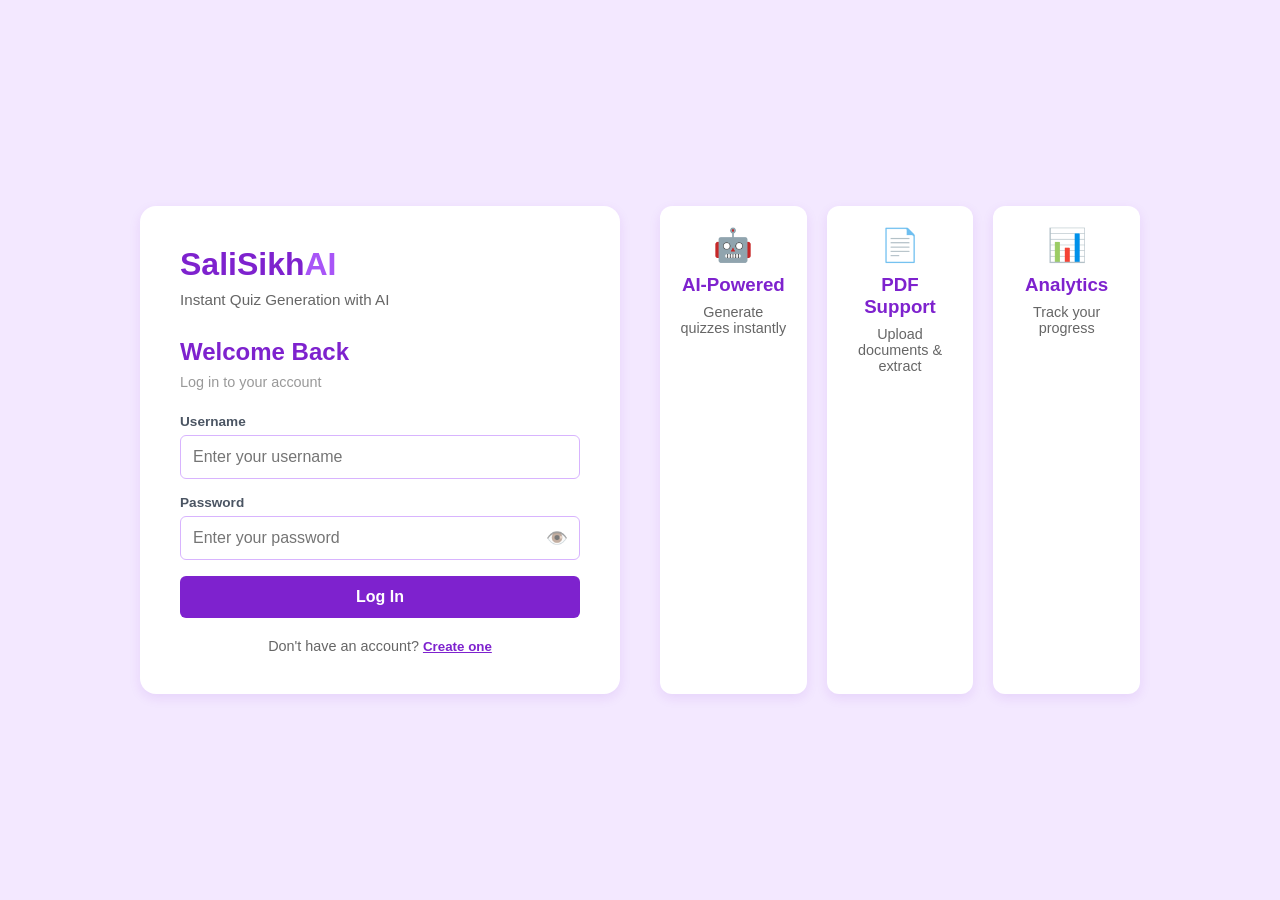
==== static/index.html @ 3bf2b901 "Initial commit" ====
<!DOCTYPE html>
<html lang="en">
<head>
    <meta charset="UTF-8">
    <meta name="viewport" content="width=device-width, initial-scale=1.0">
    <meta name="theme-color" content="#7e22ce">
    <meta name="description" content="SaliSikhay - AI-Powered Quiz Generation Platform">
    <title>SaliSikhay - Quiz Generator</title>
    <link rel="manifest" href="/manifest.json">
    <link rel="icon" type="image/png" href="data:image/svg+xml,<svg xmlns='http://www.w3.org/2000/svg' viewBox='0 0 192 192'><rect fill='%237e22ce' width='192' height='192'/><text x='96' y='140' font-size='100' font-weight='bold' text-anchor='middle' fill='white'>Q</text></svg>">
    <link rel="stylesheet" href="/static/style.css">
</head>
<body class="auth-body">
    <div class="auth-container">
        <div class="auth-card">
            <div class="logo-section">
                <h1>SaliSikh<span>AI</span></h1>
                <p class="tagline">Instant Quiz Generation with AI</p>
            </div>

            <!-- Login Form -->
            <div id="login-section" class="auth-form active">
                <h2>Welcome Back</h2>
                <p class="subtitle">Log in to your account</p>
                
                <form id="login-form">
                    <div class="input-group">
                        <label for="login-username">Username</label>
                        <input type="text" id="login-username" placeholder="Enter your username" required>
                    </div>
                    
                    <div class="input-group">
                        <label for="login-password">Password</label>
                        <div class="password-wrapper">
                            <input type="password" id="login-password" placeholder="Enter your password" required>
                            <span class="toggle-password" id="toggle-login-password">👁️</span>
                        </div>
                    </div>

                    <p id="login-error" class="error-message"></p>
                    <button type="submit" class="primary-btn">Log In</button>
                </form>

                <p class="auth-switch">Don't have an account? <button class="link-btn" onclick="switchForm('register')">Create one</button></p>
            </div>

            <!-- Register Form -->
            <div id="register-section" class="auth-form">
                <h2>Create Account</h2>
                <p class="subtitle">Join SaliSikhayAI today</p>
                
                <form id="register-form">
                    <div class="input-group">
                        <label for="reg-username">Username</label>
                        <input type="text" id="reg-username" placeholder="Choose a username" required>
                    </div>

                    <div class="input-group">
                        <label for="reg-email">Email</label>
                        <input type="email" id="reg-email" placeholder="Enter your email" required>
                    </div>
                    
                    <div class="input-group">
                        <label for="reg-password">Password</label>
                        <div class="password-wrapper">
                            <input type="password" id="reg-password" placeholder="Min. 8 characters" required>
                            <span class="toggle-password" id="toggle-reg-password">👁️</span>
                        </div>
                    </div>

                    <p id="reg-error" class="error-message"></p>
                    <button type="submit" class="primary-btn">Sign Up</button>
                </form>

                <p class="auth-switch">Already have an account? <button class="link-btn" onclick="switchForm('login')">Log in</button></p>
            </div>
        </div>

        <div class="features-section">
            <div class="feature">
                <span class="feature-icon">🤖</span>
                <h3>AI-Powered</h3>
                <p>Generate quizzes instantly</p>
            </div>
            <div class="feature">
                <span class="feature-icon">📄</span>
                <h3>PDF Support</h3>
                <p>Upload documents &amp; extract</p>
            </div>
            <div class="feature">
                <span class="feature-icon">📊</span>
                <h3>Analytics</h3>
                <p>Track your progress</p>
            </div>
        </div>
    </div>

    <script src="/static/app.js"></script>
</body>
</html>
---- static/style.css ----
/* Base Reset and Font */
* {
    margin: 0;
    padding: 0;
    box-sizing: border-box;
    font-family: 'Segoe UI', Tahoma, Geneva, Verdana, sans-serif;
}

/* CSS Variables */
:root {
    --primary: #7e22ce;
    --primary-dark: #6b21a8;
    --primary-light: #a855f7;
    --secondary: #e9d5ff;
    --danger: #dc2626;
    --success: #10b981;
    --warning: #f59e0b;
    --gray-100: #f3f4f6;
    --gray-200: #e5e7eb;
    --gray-400: #9ca3af;
    --gray-600: #4b5563;
    --shadow: 0 4px 12px rgba(126, 34, 206, 0.1);
}

body {
    background-color: #f3e8ff;
    min-height: 100vh;
    color: #333;
}

/* Auth Pages */
.auth-body {
    display: flex;
    justify-content: center;
    align-items: center;
    padding: 20px;
}

.auth-container {
    display: grid;
    grid-template-columns: 1fr 1fr;
    gap: 40px;
    max-width: 1000px;
    width: 100%;
}

@media (max-width: 768px) {
    .auth-container {
        grid-template-columns: 1fr;
        gap: 20px;
    }
}

.auth-card {
    background: white;
    padding: 40px;
    border-radius: 16px;
    box-shadow: var(--shadow);
}

.logo-section {
    margin-bottom: 30px;
}

.logo-section h1 {
    font-size: 2rem;
    color: var(--primary);
    margin-bottom: 8px;
}

.logo-section span {
    color: var(--primary-light);
}

.tagline {
    color: #666;
    font-size: 0.95rem;
}

.auth-form {
    display: none;
}

.auth-form.active {
    display: block;
    animation: fadeIn 0.3s ease;
}

@keyframes fadeIn {
    from {
        opacity: 0;
        transform: translateY(10px);
    }
    to {
        opacity: 1;
        transform: translateY(0);
    }
}

.auth-form h2 {
    color: var(--primary);
    margin-bottom: 8px;
}

.subtitle {
    color: #999;
    font-size: 0.9rem;
    margin-bottom: 24px;
}

.input-group {
    margin-bottom: 16px;
    display: flex;
    flex-direction: column;
}

.input-group label {
    font-size: 0.85rem;
    font-weight: 600;
    margin-bottom: 6px;
    color: var(--gray-600);
}

.input-group input,
.input-group textarea,
.input-group select {
    padding: 12px;
    border: 1px solid #d8b4fe;
    border-radius: 6px;
    font-size: 1rem;
    outline: none;
    transition: border-color 0.3s ease;
}

.input-group input:focus,
.input-group textarea:focus,
.input-group select:focus {
    border-color: var(--primary);
    box-shadow: 0 0 0 3px rgba(126, 34, 206, 0.1);
}

.input-group textarea {
    resize: none;
    height: 90px;
    font-family: inherit;
}

.password-wrapper {
    position: relative;
    display: flex;
    align-items: center;
}

.password-wrapper input {
    width: 100%;
    padding-right: 40px;
}

.toggle-password {
    position: absolute;
    right: 12px;
    cursor: pointer;
    user-select: none;
    opacity: 0.6;
    background: none;
    border: none;
    font-size: 1.1rem;
}

.toggle-password:hover {
    opacity: 1;
}

/* Buttons */
.primary-btn,
.secondary-btn {
    padding: 12px 24px;
    border: none;
    border-radius: 6px;
    font-size: 1rem;
    font-weight: 600;
    cursor: pointer;
    transition: all 0.2s ease;
    width: 100%;
}

.primary-btn {
    background-color: var(--primary);
    color: white;
}

.primary-btn:hover {
    background-color: var(--primary-dark);
    transform: translateY(-2px);
    box-shadow: 0 8px 16px rgba(126, 34, 206, 0.3);
}

.primary-btn:disabled {
    opacity: 0.6;
    cursor: not-allowed;
}

.secondary-btn {
    background-color: var(--secondary);
    color: var(--primary);
    border: 1px solid #d8b4fe;
}

.secondary-btn:hover {
    background-color: #f3e8ff;
}

.link-btn {
    background: none;
    border: none;
    color: var(--primary);
    cursor: pointer;
    font-weight: 600;
    text-decoration: underline;
}

.link-btn:hover {
    color: var(--primary-dark);
}

/* Auth Switch */
.auth-switch {
    text-align: center;
    margin-top: 20px;
    font-size: 0.9rem;
    color: #666;
}

/* Error Messages */
.error-message {
    color: var(--danger);
    font-size: 0.85rem;
    text-align: center;
    margin-bottom: 10px;
}

/* Features Section */
.features-section {
    display: grid;
    grid-template-columns: repeat(3, 1fr);
    gap: 20px;
}

@media (max-width: 768px) {
    .features-section {
        grid-template-columns: 1fr;
    }
}

.feature {
    background: white;
    padding: 20px;
    border-radius: 12px;
    text-align: center;
    box-shadow: var(--shadow);
}

.feature-icon {
    font-size: 2rem;
    display: block;
    margin-bottom: 10px;
}

.feature h3 {
    color: var(--primary);
    margin-bottom: 8px;
}

.feature p {
    color: #666;
    font-size: 0.9rem;
}

/* Dashboard */
.dashboard-body {
    background-color: #f8f5fe;
}

.navbar {
    background-color: white;
    border-bottom: 1px solid var(--secondary);
    padding: 15px 0;
    position: sticky;
    top: 0;
    z-index: 100;
    box-shadow: 0 2px 4px rgba(0, 0, 0, 0.05);
}

.nav-container {
    max-width: 1200px;
    margin: 0 auto;
    padding: 0 20px;
    display: flex;
    justify-content: space-between;
    align-items: center;
}

.logo {
    font-size: 1.5rem;
    color: var(--primary);
    margin: 0;
}

.logo span {
    color: var(--primary-light);
}

.user-profile {
    display: flex;
    align-items: center;
    gap: 15px;
}

.logout-link {
    background: transparent;
    border: 1px solid var(--primary);
    color: var(--primary);
    padding: 6px 14px;
    border-radius: 6px;
    cursor: pointer;
    font-weight: 600;
    transition: all 0.2s;
}

.logout-link:hover {
    background-color: #f3e8ff;
}

.dashboard-container {
    max-width: 1200px;
    margin: 40px auto;
    padding: 0 20px;
}

.section-desc {
    color: #999;
    margin-bottom: 24px;
}

.section-divider {
    border: 0;
    height: 1px;
    background-color: var(--secondary);
    margin: 40px 0;
}

/* Generator Section */
.generator-grid {
    display: grid;
    grid-template-columns: 1fr 1fr;
    gap: 24px;
}

@media (max-width: 768px) {
    .generator-grid {
        grid-template-columns: 1fr;
    }
}

.gen-card {
    background: white;
    border: 1px solid var(--secondary);
    border-radius: 12px;
    padding: 24px;
    box-shadow: var(--shadow);
}

.gen-card h3 {
    color: var(--primary);
    margin-bottom: 15px;
    font-size: 1.15rem;
}

.form-select {
    width: 100%;
    padding: 10px;
    border: 1px solid #d8b4fe;
    border-radius: 6px;
    background-color: white;
    cursor: pointer;
}

/* Upload Box */
.upload-box {
    display: flex;
    flex-direction: column;
    align-items: center;
    justify-content: center;
    text-align: center;
    border: 2px dashed #c084fc;
    background-color: #faf5ff;
    cursor: pointer;
    transition: background-color 0.3s ease;
    min-height: 250px;
    pointer-events: auto;
    user-select: none;
}

.upload-box:hover {
    background-color: #f3e8ff;
}

.upload-icon {
    font-size: 2.5rem;
    margin-bottom: 10px;
    pointer-events: none;
}

.upload-box p {
    font-size: 0.9rem;
    color: #999;
    margin-bottom: 15px;
    max-width: 250px;
    pointer-events: none;
}

.file-dummy-btn {
    background: white;
    border: 1px solid #d8b4fe;
    padding: 8px 16px;
    border-radius: 6px;
    font-weight: 600;
    font-size: 0.85rem;
    color: var(--primary);
    cursor: pointer;
    pointer-events: auto;
    transition: all 0.2s ease;
}

.file-dummy-btn:hover {
    background-color: #f3e8ff;
    border-color: var(--primary);
}

/* Upload Progress */
.upload-progress {
    margin-top: 20px;
    padding: 16px;
    background: white;
    border-radius: 12px;
    box-shadow: var(--shadow);
}

.upload-progress.hidden {
    display: none;
}

.progress-bar {
    width: 100%;
    height: 8px;
    background-color: #e9d5ff;
    border-radius: 4px;
    overflow: hidden;
    margin-bottom: 10px;
}

.progress-fill {
    height: 100%;
    background: linear-gradient(90deg, var(--primary), var(--primary-light));
    width: 0%;
    transition: width 0.3s ease;
}

.progress-text {
    font-size: 0.9rem;
    color: #666;
}

/* Stats Section */
.stats-section {
    display: grid;
    grid-template-columns: repeat(3, 1fr);
    gap: 20px;
}

@media (max-width: 768px) {
    .stats-section {
        grid-template-columns: 1fr;
    }
}

.stat-card {
    background: white;
    padding: 20px;
    border-radius: 12px;
    text-align: center;
    box-shadow: var(--shadow);
}

.stat-value {
    font-size: 2rem;
    font-weight: 700;
    color: var(--primary);
    margin-bottom: 8px;
}

.stat-label {
    font-size: 0.9rem;
    color: #999;
}

/* Section Header */
.section-header {
    display: flex;
    justify-content: space-between;
    align-items: center;
    margin-bottom: 20px;
    flex-wrap: wrap;
    gap: 10px;
}

.filter-group {
    display: flex;
    gap: 10px;
}

/* Decks Grid */
.decks-grid {
    display: grid;
    grid-template-columns: repeat(auto-fill, minmax(300px, 1fr));
    gap: 20px;
}

@media (max-width: 768px) {
    .decks-grid {
        grid-template-columns: 1fr;
    }
}

/* Quiz Card */
.quiz-card {
    background-color: white;
    border: 1px solid var(--secondary);
    border-radius: 12px;
    padding: 20px;
    box-shadow: var(--shadow);
    display: flex;
    flex-direction: column;
    justify-content: space-between;
    min-height: 180px;
    transition: transform 0.2s, box-shadow 0.2s;
}

.quiz-card:hover {
    transform: translateY(-4px);
    box-shadow: 0 8px 20px rgba(126, 34, 206, 0.15);
}

.quiz-badge {
    display: inline-block;
    background-color: var(--secondary);
    color: var(--primary);
    padding: 4px 10px;
    border-radius: 4px;
    font-size: 0.75rem;
    font-weight: 600;
    margin-bottom: 10px;
    width: fit-content;
}

.quiz-info h4 {
    color: #3b0764;
    font-size: 1.1rem;
    margin: 10px 0;
    line-height: 1.4;
}

.quiz-meta {
    font-size: 0.85rem;
    color: var(--primary);
    font-weight: 600;
}

.quiz-date {
    font-size: 0.8rem;
    color: #999;
    margin-top: 8px;
}

.quiz-actions {
    display: flex;
    justify-content: space-between;
    align-items: center;
    margin-top: 15px;
    padding-top: 15px;
    border-top: 1px solid var(--secondary);
    gap: 10px;
}

.study-btn {
    flex: 1;
    background-color: #faf5ff;
    border: 1px solid #d8b4fe;
    color: var(--primary);
    padding: 8px 16px;
    border-radius: 6px;
    cursor: pointer;
    font-weight: 600;
    font-size: 0.85rem;
    transition: all 0.2s;
}

.study-btn:hover {
    background-color: var(--primary);
    color: white;
}

.delete-btn {
    background: transparent;
    border: none;
    color: #9ca3af;
    cursor: pointer;
    font-size: 1.1rem;
    padding: 5px;
    transition: color 0.2s;
}

.delete-btn:hover {
    color: var(--danger);
}

/* Empty State */
.empty-state {
    grid-column: 1 / -1;
    text-align: center;
    background: white;
    border: 1px dashed #d8b4fe;
    border-radius: 12px;
    padding: 40px;
    color: #999;
}

/* Loading Spinner */
.loading-spinner {
    grid-column: 1 / -1;
    text-align: center;
    padding: 40px;
    color: var(--primary);
}

/* Modal */
.modal {
    position: fixed;
    top: 0;
    left: 0;
    width: 100%;
    height: 100%;
    background: rgba(0, 0, 0, 0.5);
    display: flex;
    align-items: center;
    justify-content: center;
    z-index: 1000;
}

.modal.hidden {
    display: none;
}

.modal-content {
    background: white;
    padding: 30px;
    border-radius: 12px;
    max-width: 400px;
    width: 90%;
    position: relative;
    animation: slideUp 0.3s ease;
}

@keyframes slideUp {
    from {
        transform: translateY(50px);
        opacity: 0;
    }
    to {
        transform: translateY(0);
        opacity: 1;
    }
}

.modal-close {
    position: absolute;
    top: 10px;
    right: 10px;
    background: none;
    border: none;
    font-size: 1.5rem;
    cursor: pointer;
    color: #999;
}

.modal-content h3 {
    color: var(--primary);
    margin-bottom: 10px;
}

.modal-content p {
    color: #666;
    margin-bottom: 20px;
}

.modal-buttons {
    display: flex;
    gap: 10px;
}

.modal-buttons button {
    flex: 1;
}

/* Quiz Page */
.quiz-body {
    background-color: #f8f5fe;
}

.quiz-navbar {
    background-color: white;
    border-bottom: 1px solid var(--secondary);
    padding: 15px 0;
    position: sticky;
    top: 0;
    z-index: 100;
}

.quiz-nav-container {
    max-width: 1200px;
    margin: 0 auto;
    padding: 0 20px;
    display: flex;
    justify-content: space-between;
    align-items: center;
}

.back-btn {
    background: transparent;
    border: none;
    color: var(--primary);
    cursor: pointer;
    font-weight: 600;
    padding: 6px 12px;
}

.back-btn:hover {
    background-color: var(--secondary);
    border-radius: 6px;
}

.quiz-timer {
    font-size: 1.1rem;
    color: var(--primary);
    font-weight: 600;
}

.quiz-container {
    display: grid;
    grid-template-columns: 1fr 250px;
    gap: 20px;
    max-width: 1200px;
    margin: 20px auto;
    padding: 0 20px;
}

@media (max-width: 768px) {
    .quiz-container {
        grid-template-columns: 1fr;
    }
}

.quiz-content {
    background: white;
    padding: 30px;
    border-radius: 12px;
    box-shadow: var(--shadow);
}

.progress-section {
    margin-bottom: 30px;
}

.progress-bar {
    width: 100%;
    height: 8px;
    background-color: #e9d5ff;
    border-radius: 4px;
    overflow: hidden;
    margin-bottom: 10px;
}

.progress-fill {
    height: 100%;
    background: linear-gradient(90deg, var(--primary), var(--primary-light));
    width: 0%;
    transition: width 0.3s ease;
}

.progress-text {
    font-size: 0.9rem;
    color: #999;
}

.question-section {
    margin: 40px 0;
}

.question-badge {
    display: inline-block;
    background-color: var(--secondary);
    color: var(--primary);
    padding: 6px 12px;
    border-radius: 6px;
    font-size: 0.8rem;
    font-weight: 600;
    margin-bottom: 15px;
}

#question-text {
    color: #333;
    margin-bottom: 25px;
    line-height: 1.6;
    font-size: 1.1rem;
}

/* Options */
.options-container {
    display: flex;
    flex-direction: column;
    gap: 12px;
    margin-bottom: 30px;
}

.option-label {
    display: flex;
    align-items: center;
    padding: 15px;
    border: 2px solid #e9d5ff;
    border-radius: 8px;
    cursor: pointer;
    transition: all 0.2s;
    background-color: white;
}

.option-label:hover {
    border-color: var(--primary-light);
    background-color: #faf5ff;
}

.option-label.selected {
    border-color: var(--primary);
    background-color: var(--secondary);
}

.option-label input[type="radio"] {
    margin-right: 12px;
    cursor: pointer;
    width: 18px;
    height: 18px;
}

.answer-feedback {
    padding: 15px;
    border-radius: 8px;
    margin: 20px 0;
    display: none;
}

.answer-feedback.hidden {
    display: none;
}

.answer-feedback.show {
    display: block;
}

/* Quiz Controls */
.quiz-controls {
    display: flex;
    gap: 10px;
    margin-top: 30px;
}

.quiz-controls button {
    flex: 1;
}

/* Question Navigator */
.question-navigator {
    background: white;
    padding: 20px;
    border-radius: 12px;
    box-shadow: var(--shadow);
    height: fit-content;
    position: sticky;
    top: 80px;
}

.question-navigator h4 {
    color: var(--primary);
    margin-bottom: 15px;
}

.navigator-grid {
    display: grid;
    grid-template-columns: repeat(4, 1fr);
    gap: 8px;
}

@media (max-width: 768px) {
    .navigator-grid {
        grid-template-columns: repeat(5, 1fr);
    }
}

.nav-btn {
    aspect-ratio: 1;
    border: 2px solid #e9d5ff;
    border-radius: 6px;
    background: white;
    color: var(--primary);
    cursor: pointer;
    font-weight: 600;
    transition: all 0.2s;
}

.nav-btn:hover {
    border-color: var(--primary);
}

.nav-btn.current {
    background-color: var(--primary);
    color: white;
    border-color: var(--primary);
}

.nav-btn.answered {
    background-color: var(--secondary);
    border-color: var(--primary);
}

/* Results Page */
.results-body {
    background-color: #f8f5fe;
}

.results-container {
    max-width: 800px;
    margin: 30px auto;
    padding: 0 20px;
}

.results-card {
    background: white;
    padding: 40px;
    border-radius: 16px;
    box-shadow: var(--shadow);
}

.score-display {
    text-align: center;
    margin-bottom: 40px;
}

.score-circle {
    width: 200px;
    height: 200px;
    margin: 0 auto 20px;
    border-radius: 50%;
    display: flex;
    align-items: center;
    justify-content: center;
    background: linear-gradient(135deg, var(--primary), var(--primary-light));
    box-shadow: 0 8px 20px rgba(126, 34, 206, 0.3);
}

.score-inner {
    text-align: center;
    color: white;
}

.score-number {
    font-size: 3.5rem;
    font-weight: bold;
    display: block;
}

.score-percent {
    font-size: 1.5rem;
    font-weight: 600;
}

#result-message {
    color: var(--primary);
    margin-bottom: 8px;
}

#result-subtitle {
    color: #999;
}

/* Results Stats */
.results-stats {
    display: grid;
    grid-template-columns: repeat(3, 1fr);
    gap: 20px;
    margin: 30px 0;
    padding: 20px 0;
    border-top: 1px solid var(--secondary);
    border-bottom: 1px solid var(--secondary);
}

@media (max-width: 768px) {
    .results-stats {
        grid-template-columns: 1fr;
    }
}

.stat-item {
    text-align: center;
}

.stat-label {
    font-size: 0.9rem;
    color: #999;
    display: block;
    margin-bottom: 8px;
}

.stat-value {
    font-size: 1.5rem;
    font-weight: 700;
    color: var(--primary);
}

/* Detailed Results */
.detailed-results {
    margin-top: 30px;
}

.detailed-results h3 {
    color: var(--primary);
    margin-bottom: 20px;
}

.results-list {
    display: flex;
    flex-direction: column;
    gap: 12px;
}

.result-item {
    padding: 15px;
    border: 2px solid #e9d5ff;
    border-radius: 8px;
    background-color: #faf5ff;
}

.result-item.correct {
    border-color: #10b981;
    background-color: #f0fdf4;
}

.result-item.incorrect {
    border-color: var(--danger);
    background-color: #fef2f2;
}

.result-question {
    display: flex;
    gap: 12px;
}

.result-icon {
    font-size: 1.3rem;
    font-weight: bold;
    min-width: 30px;
    text-align: center;
}

.result-item.correct .result-icon {
    color: #10b981;
}

.result-item.incorrect .result-icon {
    color: var(--danger);
}

.result-content {
    flex: 1;
}

.result-text {
    font-weight: 600;
    color: var(--primary);
    margin-bottom: 8px;
}

.result-answer {
    font-size: 0.9rem;
    color: #666;
}

.result-correct {
    font-size: 0.9rem;
    color: #10b981;
    margin-top: 8px;
    font-weight: 500;
}

/* Results Actions */
.results-actions {
    display: flex;
    gap: 10px;
    margin-top: 30px;
}

.results-actions button {
    flex: 1;
}

/* Notifications */
.notification {
    position: fixed;
    bottom: 20px;
    right: 20px;
    padding: 16px 24px;
    border-radius: 8px;
    color: white;
    font-weight: 600;
    z-index: 2000;
    animation: slideInRight 0.3s ease;
}

@keyframes slideInRight {
    from {
        transform: translateX(400px);
        opacity: 0;
    }
    to {
        transform: translateX(0);
        opacity: 1;
    }
}

.notification-success {
    background: var(--success);
}

.notification-error {
    background: var(--danger);
}

/* Utility Classes */
.hidden {
    display: none !important;
}

.link {
    color: var(--primary);
    text-decoration: none;
    cursor: pointer;
}

.link:hover {
    text-decoration: underline;
}

/* Mobile Optimizations */
@media (max-width: 480px) {
    .auth-card {
        padding: 20px;
    }

    .results-card {
        padding: 20px;
    }

    .quiz-content {
        padding: 15px;
    }

    .score-circle {
        width: 150px;
        height: 150px;
    }

    .score-number {
        font-size: 2.5rem;
    }

    .score-percent {
        font-size: 1.1rem;
    }
}

/* PWA Install Prompt */
.pwa-install-prompt {
    position: fixed;
    bottom: 20px;
    left: 20px;
    background: white;
    padding: 16px;
    border-radius: 12px;
    box-shadow: 0 8px 24px rgba(0, 0, 0, 0.15);
    max-width: 300px;
    z-index: 1000;
}

.pwa-install-prompt p {
    margin-bottom: 12px;
    color: #333;
}

.pwa-install-prompt button {
    width: 100%;
    padding: 10px;
    margin-bottom: 8px;
    cursor: pointer;
}


/* ===== VOICE CONTROL STYLES ===== */

#voice-control-container {
    position: fixed;
    bottom: 30px;
    right: 30px;
    z-index: 999;
    font-family: 'Segoe UI', Tahoma, Geneva, Verdana, sans-serif;
}

.voice-control-panel {
    display: flex;
    align-items: center;
    gap: 12px;
    background: white;
    padding: 12px;
    border-radius: 50px;
    box-shadow: 0 4px 20px rgba(126, 34, 206, 0.2);
    animation: slideIn 0.3s ease;
}

@keyframes slideIn {
    from {
        opacity: 0;
        transform: translateY(20px) translateX(20px);
    }
    to {
        opacity: 1;
        transform: translateY(0) translateX(0);
    }
}

.voice-mic-btn {
    background: linear-gradient(135deg, #7e22ce 0%, #a855f7 100%);
    border: none;
    border-radius: 50%;
    width: 50px;
    height: 50px;
    padding: 0;
    cursor: pointer;
    display: flex;
    align-items: center;
    justify-content: center;
    font-size: 24px;
    transition: all 0.3s ease;
    box-shadow: 0 2px 8px rgba(126, 34, 206, 0.3);
}

.voice-mic-btn:hover {
    transform: scale(1.1);
    box-shadow: 0 4px 12px rgba(126, 34, 206, 0.4);
}

.voice-mic-btn:active {
    transform: scale(0.95);
}

.voice-icon {
    display: block;
    animation: pulse 0.5s ease-in-out;
}

@keyframes pulse {
    0%, 100% { transform: scale(1); }
    50% { transform: scale(1.1); }
}

.voice-info {
    display: flex;
    flex-direction: column;
    gap: 4px;
    max-width: 250px;
}

.voice-status-badge {
    display: flex;
    align-items: center;
    gap: 6px;
    font-size: 13px;
    font-weight: 600;
    padding: 4px 8px;
    border-radius: 20px;
    white-space: nowrap;
}

.voice-status-badge.idle {
    color: #7e22ce;
    background: #f3e8ff;
}

.voice-status-badge.listening {
    color: #1976d2;
    background: #e3f2fd;
    animation: blink 1s infinite;
}

.voice-status-badge.creating {
    color: #f57c00;
    background: #fff3e0;
    animation: spin 1s linear infinite;
}

.voice-status-badge.success {
    color: #10b981;
    background: #ecfdf5;
    animation: slideIn 0.5s ease;
}

.voice-status-badge.error {
    color: #dc2626;
    background: #fee2e2;
}

@keyframes blink {
    0%, 49%, 100% { opacity: 1; }
    50%, 99% { opacity: 0.5; }
}

@keyframes spin {
    from { transform: rotate(0deg); }
    to { transform: rotate(360deg); }
}

.voice-transcript {
    font-size: 12px;
    color: #666;
    max-height: 60px;
    overflow-y: auto;
    min-height: 18px;
    padding: 2px 4px;
}

/* Mobile responsiveness */
@media (max-width: 768px) {
    #voice-control-container {
        bottom: 20px;
        right: 20px;
    }
    
    .voice-control-panel {
        gap: 8px;
        padding: 10px;
    }
    
    .voice-mic-btn {
        width: 44px;
        height: 44px;
        font-size: 20px;
    }
    
    .voice-info {
        display: none;
    }
    
    .voice-control-panel:hover .voice-info {
        display: flex;
        position: absolute;
        bottom: 60px;
        right: 0;
        background: white;
        padding: 8px 12px;
        border-radius: 8px;
        box-shadow: 0 2px 8px rgba(0, 0, 0, 0.1);
    }
}
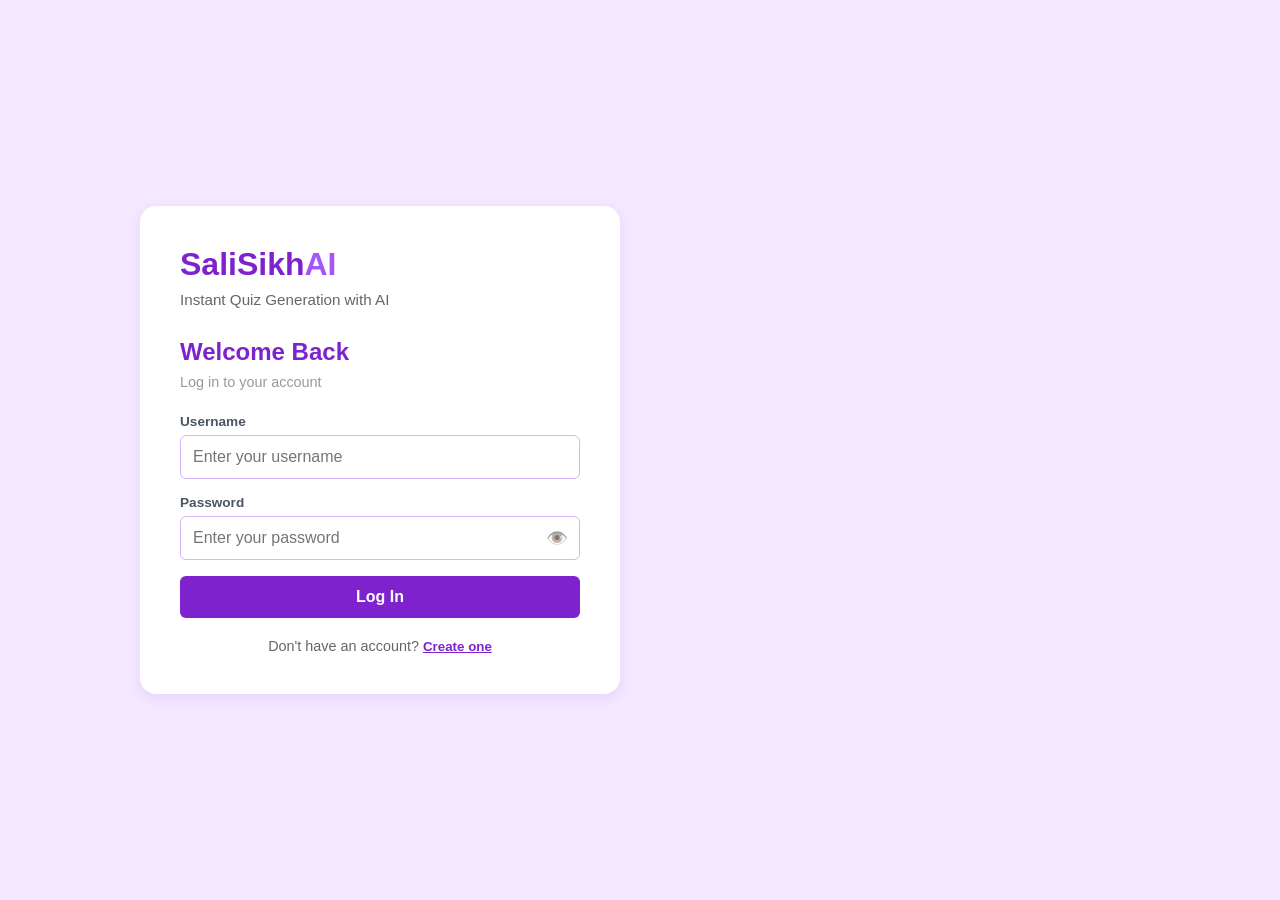
==== commit c2be7192: "Removed the pillars" ====
--- a/static/index.html
+++ b/static/index.html
@@ -5,7 +5,7 @@
     <meta name="viewport" content="width=device-width, initial-scale=1.0">
     <meta name="theme-color" content="#7e22ce">
     <meta name="description" content="SaliSikhay - AI-Powered Quiz Generation Platform">
-    <title>SaliSikhay - Quiz Generator</title>
+    <title>SaliSikhAI - Quiz Generator</title>
     <link rel="manifest" href="/manifest.json">
     <link rel="icon" type="image/png" href="data:image/svg+xml,<svg xmlns='http://www.w3.org/2000/svg' viewBox='0 0 192 192'><rect fill='%237e22ce' width='192' height='192'/><text x='96' y='140' font-size='100' font-weight='bold' text-anchor='middle' fill='white'>Q</text></svg>">
     <link rel="stylesheet" href="/static/style.css">
@@ -76,23 +76,6 @@
             </div>
         </div>
 
-        <div class="features-section">
-            <div class="feature">
-                <span class="feature-icon">🤖</span>
-                <h3>AI-Powered</h3>
-                <p>Generate quizzes instantly</p>
-            </div>
-            <div class="feature">
-                <span class="feature-icon">📄</span>
-                <h3>PDF Support</h3>
-                <p>Upload documents &amp; extract</p>
-            </div>
-            <div class="feature">
-                <span class="feature-icon">📊</span>
-                <h3>Analytics</h3>
-                <p>Track your progress</p>
-            </div>
-        </div>
     </div>
 
     <script src="/static/app.js"></script>
--- a/static/style.css
+++ b/static/style.css
@@ -316,6 +316,30 @@
     gap: 15px;
 }
 
+.voice-btn {
+    background: linear-gradient(135deg, #7e22ce 0%, #a855f7 100%);
+    color: white;
+    border: none;
+    padding: 8px 16px;
+    border-radius: 6px;
+    cursor: pointer;
+    font-weight: 600;
+    font-size: 0.9rem;
+    transition: all 0.3s;
+    display: flex;
+    align-items: center;
+    gap: 6px;
+}
+
+.voice-btn:hover {
+    transform: translateY(-2px);
+    box-shadow: 0 4px 12px rgba(126, 34, 206, 0.3);
+}
+
+.voice-btn:active {
+    transform: translateY(0);
+}
+
 .logout-link {
     background: transparent;
     border: 1px solid var(--primary);
@@ -608,6 +632,24 @@
 .study-btn:hover {
     background-color: var(--primary);
     color: white;
+}
+
+.edit-btn {
+    background-color: #fef3c7;
+    border: 1px solid #fbbf24;
+    color: #d97706;
+    padding: 8px 12px;
+    border-radius: 6px;
+    cursor: pointer;
+    font-weight: 600;
+    font-size: 0.85rem;
+    transition: all 0.2s;
+}
+
+.edit-btn:hover {
+    background-color: #fbbf24;
+    color: white;
+    transform: translateY(-2px);
 }
 
 .delete-btn {
